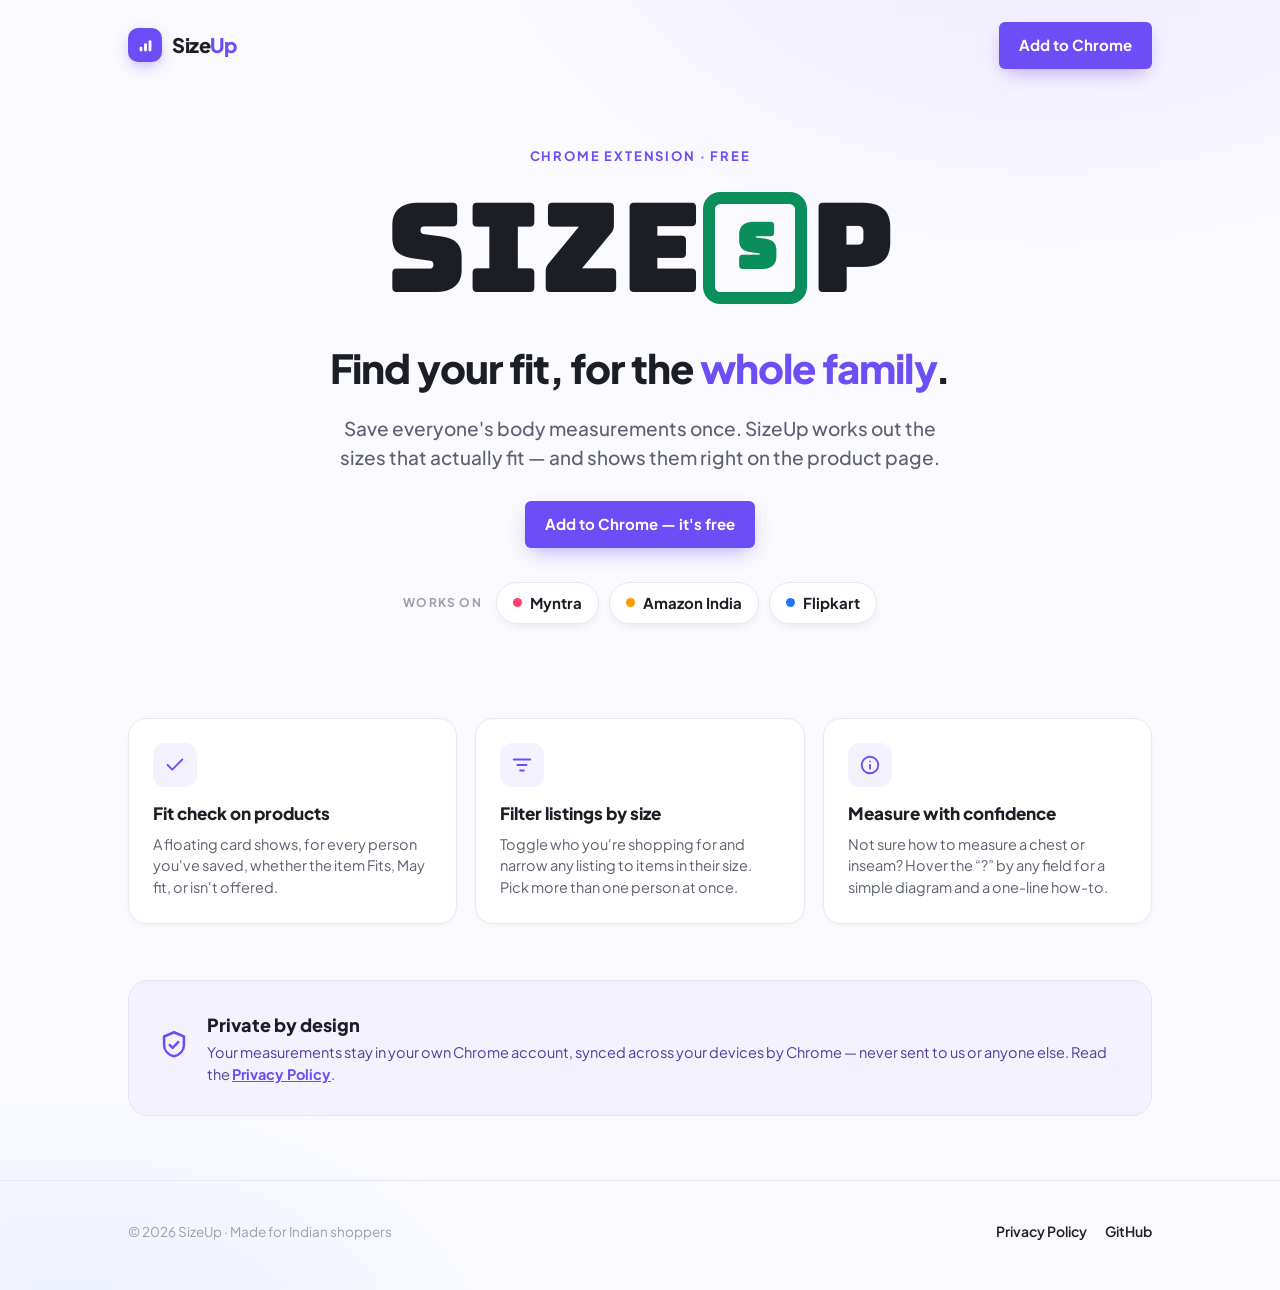
==== site/index.html @ ca7fd100 "Add landing site + privacy policy (GitHub Pages) Static site under site/ (excluded from the extensio" ====
<!DOCTYPE html>
<html lang="en">
<head>
<meta charset="utf-8">
<meta name="viewport" content="width=device-width, initial-scale=1">
<title>SizeUp — Find your fit on Myntra, Amazon India & Flipkart</title>
<meta name="description" content="Save your family's measurements once. SizeUp shows which sizes actually fit on Myntra, Amazon India & Flipkart — right on the product page.">
<link rel="icon" href="assets/icon.png">
<meta property="og:title" content="SizeUp — Find your fit, for the whole family">
<meta property="og:description" content="Save your family's measurements once. SizeUp shows which sizes fit on Myntra, Amazon India & Flipkart.">
<meta property="og:image" content="assets/og.png">
<meta property="og:type" content="website">
<link rel="preconnect" href="https://fonts.googleapis.com">
<link rel="preconnect" href="https://fonts.gstatic.com" crossorigin>
<link href="https://fonts.googleapis.com/css2?family=Bungee&family=Plus+Jakarta+Sans:wght@400;500;600;700;800&display=swap" rel="stylesheet">
<link rel="stylesheet" href="styles.css">
</head>
<body>

<div class="wrap">
  <nav>
    <a class="logo" href="./">
      <span class="mark"><svg width="19" height="19" viewBox="0 0 16 16"><g fill="#fff"><rect x="3" y="9" width="2.4" height="4" rx="1.2"/><rect x="6.8" y="6" width="2.4" height="7" rx="1.2"/><rect x="10.6" y="3.5" width="2.4" height="9.5" rx="1.2"/></g></svg></span>
      <span class="name">Size<span>Up</span></span>
    </a>
    <a class="btn btn-primary" href="#get">Add to Chrome</a>
  </nav>

  <!-- ── Hero ── -->
  <section class="hero">
    <div class="eyebrow">Chrome extension · Free</div>

    <div class="brand" aria-label="SizeUp">
      <span>Size</span>
      <span class="ubox" aria-hidden="true">
        <span class="uwin">
          <span class="ureel">
            <span>S</span>
            <span>M</span>
            <span>L</span>
            <span>S</span>
          </span>
        </span>
      </span>
      <span>p</span>
    </div>

    <h1 class="headline">Find your fit, for the <span class="accent">whole family</span>.</h1>
    <p class="sub">Save everyone's body measurements once. SizeUp works out the sizes that actually fit — and shows them right on the product page.</p>

    <div class="cta" id="get">
      <a class="btn btn-primary" href="#">Add to Chrome — it's free</a>
    </div>

    <div class="works">
      <span class="works-label">Works on</span>
      <div class="pills">
        <span class="pill"><span class="dot" style="background:#FF3F6C"></span>Myntra</span>
        <span class="pill"><span class="dot" style="background:#FF9900"></span>Amazon India</span>
        <span class="pill"><span class="dot" style="background:#2874F0"></span>Flipkart</span>
      </div>
    </div>
  </section>

  <!-- ── Features ── -->
  <section class="features" id="how">
    <div class="grid">
      <div class="card">
        <div class="ic"><svg width="22" height="22" viewBox="0 0 24 24" fill="none" stroke="#6C4DF6" stroke-width="2" stroke-linecap="round" stroke-linejoin="round"><path d="M20 6 9 17l-5-5"/></svg></div>
        <h3>Fit check on products</h3>
        <p>A floating card shows, for every person you've saved, whether the item Fits, May fit, or isn't offered.</p>
      </div>
      <div class="card">
        <div class="ic"><svg width="22" height="22" viewBox="0 0 24 24" fill="none" stroke="#6C4DF6" stroke-width="2" stroke-linecap="round" stroke-linejoin="round"><path d="M3 6h18M7 12h10M10 18h4"/></svg></div>
        <h3>Filter listings by size</h3>
        <p>Toggle who you're shopping for and narrow any listing to items in their size. Pick more than one person at once.</p>
      </div>
      <div class="card">
        <div class="ic"><svg width="22" height="22" viewBox="0 0 24 24" fill="none" stroke="#6C4DF6" stroke-width="2" stroke-linecap="round" stroke-linejoin="round"><circle cx="12" cy="12" r="9"/><path d="M12 16v-4M12 8h.01"/></svg></div>
        <h3>Measure with confidence</h3>
        <p>Not sure how to measure a chest or inseam? Hover the “?” by any field for a simple diagram and a one-line how-to.</p>
      </div>
    </div>

    <div class="privacy-strip">
      <span class="ic"><svg width="34" height="34" viewBox="0 0 24 24" fill="none" stroke="#6C4DF6" stroke-width="1.8" stroke-linecap="round" stroke-linejoin="round"><path d="M12 3l7 3v6c0 4-3 7-7 8-4-1-7-4-7-8V6Z"/><path d="M9 12l2 2 4-4"/></svg></span>
      <div>
        <h3>Private by design</h3>
        <p>Your measurements stay in your own Chrome account, synced across your devices by Chrome — never sent to us or anyone else. Read the <a href="privacy-policy/">Privacy Policy</a>.</p>
      </div>
    </div>
  </section>
</div>

<footer>
  <div class="wrap foot-row">
    <span class="muted">© 2026 SizeUp · Made for Indian shoppers</span>
    <div class="foot-links">
      <a href="privacy-policy/">Privacy Policy</a>
      <a href="https://github.com/maskmanlucifer/sizeup">GitHub</a>
    </div>
  </div>
</footer>

</body>
</html>
---- site/styles.css ----
:root {
  --boxy-fallback: 'Plus Jakarta Sans', -apple-system, system-ui, sans-serif;
  --accent: #6C4DF6;
  --accent-dark: #5B3DE0;
  --accent-soft: #F4F2FE;
  --ink: #1C1E26;
  --secondary: #5B6170;
  --muted: #9AA0AD;
  --border: #E7E9EF;
  --canvas: #FBFAFF;
  --green: #0A8F5C;
  --amber: #B5710A;
  --red: #D94A4A;
  --maxw: 1080px;
}

* { margin: 0; padding: 0; box-sizing: border-box; }

html { scroll-behavior: smooth; }

body {
  font-family: 'Plus Jakarta Sans', -apple-system, BlinkMacSystemFont, 'Segoe UI', system-ui, sans-serif;
  color: var(--ink);
  background:
    radial-gradient(1100px 720px at 82% -10%, #EFEBFF 0%, rgba(239,235,255,0) 58%),
    radial-gradient(900px 620px at 6% 108%, #EAF0FF 0%, rgba(234,240,255,0) 55%),
    var(--canvas);
  -webkit-font-smoothing: antialiased;
  line-height: 1.5;
  min-height: 100vh;
}

a { color: inherit; text-decoration: none; }

.wrap { max-width: var(--maxw); margin: 0 auto; padding: 0 28px; }

/* ── Nav ─────────────────────────────────────────────── */
nav {
  display: flex; align-items: center; justify-content: space-between;
  padding: 22px 0;
}
.logo { display: flex; align-items: center; gap: 10px; }
.logo .mark {
  width: 34px; height: 34px; border-radius: 10px; background: var(--accent);
  display: flex; align-items: center; justify-content: center; flex-shrink: 0;
  box-shadow: 0 6px 16px -4px rgba(108,77,246,.5);
}
.logo .name { font-size: 20px; font-weight: 800; letter-spacing: -.02em; }
.logo .name span { color: var(--accent); }

.btn {
  display: inline-flex; align-items: center; justify-content: center; gap: 8px;
  font-family: inherit; font-weight: 700; font-size: 15px; cursor: pointer;
  border-radius: 6px; padding: 12px 20px; border: none; transition: .14s;
}
.btn-primary { background: var(--accent); color: #fff; box-shadow: 0 8px 20px -6px rgba(108,77,246,.5); }
.btn-primary:hover { background: var(--accent-dark); transform: translateY(-1px); }
.btn-ghost { background: #fff; color: var(--ink); border: 1px solid var(--border); }
.btn-ghost:hover { background: #fff; border-color: #d6d9e2; }

/* ── Hero ────────────────────────────────────────────── */
.hero { text-align: center; padding: 56px 0 30px; }
.eyebrow {
  font-size: 13px; font-weight: 700; letter-spacing: .14em; text-transform: uppercase;
  color: var(--accent); margin-bottom: 26px;
}

/* Animated wordmark: Size + [box reel] + p */
.brand {
  font-family: 'Bungee', var(--boxy-fallback);
  font-size: clamp(54px, 11vw, 124px); letter-spacing: -.01em;
  text-transform: uppercase; line-height: .9;
  display: inline-flex; align-items: center; justify-content: center;
}
.ubox {
  display: inline-flex; align-items: center; justify-content: center;
  border: .1em solid var(--green); color: var(--green);
  border-radius: .14em; margin: 0 .02em;
  vertical-align: -.06em;
  animation: fit 5.2s infinite;
}
.uwin { width: 1.3em; height: 1.42em; overflow: hidden; font-size: .5em; }
.ureel {
  display: flex; flex-direction: column;
  animation: reel 5.2s infinite cubic-bezier(.7,0,.2,1);
}
.ureel span {
  height: 1.42em; display: flex; align-items: center; justify-content: center;
  font-weight: 800; color: currentColor;
}

@keyframes reel {
  0%, 18%   { transform: translateY(0); }        /* S */
  25%, 43%  { transform: translateY(-1.42em); }  /* M */
  50%, 68%  { transform: translateY(-2.84em); }  /* L */
  75%, 100% { transform: translateY(-4.26em); }  /* S (loop seam) */
}
@keyframes fit {
  0%, 18%   { color: var(--green); border-radius: .14em; }  /* S — fits */
  25%, 43%  { color: var(--amber); border-radius: .32em; }  /* M — may fit */
  50%, 68%  { color: var(--red);   border-radius: .46em; }  /* L — snug */
  75%, 100% { color: var(--green); border-radius: .14em; }  /* back to S */
}
@media (prefers-reduced-motion: reduce) {
  .ureel { animation: none; }
  .ubox  { animation: none; color: var(--accent); }
}

.headline { font-size: clamp(26px, 4vw, 40px); font-weight: 800; letter-spacing: -.02em; margin-top: 34px; }
.headline .accent { color: var(--accent); }
.sub {
  font-size: clamp(16px, 2vw, 19px); color: var(--secondary); font-weight: 500;
  max-width: 620px; margin: 16px auto 0;
}
.cta { display: flex; gap: 12px; justify-content: center; flex-wrap: wrap; margin-top: 30px; }

/* supported platforms */
.works { margin-top: 34px; display: flex; align-items: center; justify-content: center; gap: 14px; flex-wrap: wrap; }
.works-label { font-size: 12px; font-weight: 700; letter-spacing: .1em; text-transform: uppercase; color: var(--muted); }
.pills { display: flex; gap: 10px; flex-wrap: wrap; justify-content: center; }
.pill {
  display: inline-flex; align-items: center; gap: 8px; background: #fff;
  border: 1px solid var(--border); border-radius: 999px; padding: 9px 16px;
  font-size: 15px; font-weight: 700; box-shadow: 0 5px 14px -8px rgba(28,28,55,.2);
}
.dot { width: 9px; height: 9px; border-radius: 999px; }

/* ── Features ────────────────────────────────────────── */
.features { padding: 64px 0 24px; }
.grid { display: grid; grid-template-columns: repeat(3, 1fr); gap: 18px; }
.card {
  background: #fff; border: 1px solid var(--border); border-radius: 18px; padding: 24px;
  box-shadow: 0 2px 8px -3px rgba(28,28,55,.06);
}
.card .ic {
  width: 44px; height: 44px; border-radius: 12px; background: var(--accent-soft);
  display: flex; align-items: center; justify-content: center; margin-bottom: 14px;
}
.card h3 { font-size: 17px; font-weight: 800; }
.card p { font-size: 14.5px; color: var(--secondary); margin-top: 7px; }

/* ── Privacy strip ───────────────────────────────────── */
.privacy-strip {
  margin: 56px 0 0; background: var(--accent-soft); border: 1px solid #E7E1FC;
  border-radius: 20px; padding: 30px 28px; display: flex; align-items: center; gap: 16px;
}
.privacy-strip .ic { flex-shrink: 0; }
.privacy-strip h3 { font-size: 18px; font-weight: 800; }
.privacy-strip p { font-size: 14.5px; color: #4B3FA0; margin-top: 4px; }
.privacy-strip a { color: var(--accent); font-weight: 700; text-decoration: underline; }

/* ── Footer ──────────────────────────────────────────── */
footer { padding: 40px 0 48px; margin-top: 40px; border-top: 1px solid var(--border); }
.foot-row { display: flex; align-items: center; justify-content: space-between; flex-wrap: wrap; gap: 12px; }
.foot-row .muted { color: var(--muted); font-size: 13.5px; }
.foot-links { display: flex; gap: 18px; font-size: 14px; font-weight: 600; }
.foot-links a:hover { color: var(--accent); }

/* ── Policy page ─────────────────────────────────────── */
.doc { max-width: 760px; margin: 0 auto; padding: 24px 28px 80px; }
.doc h1 { font-size: 34px; font-weight: 800; letter-spacing: -.02em; }
.doc .updated { color: var(--muted); font-size: 14px; margin-top: 6px; }
.doc h2 { font-size: 19px; font-weight: 800; margin-top: 34px; }
.doc p, .doc li { font-size: 15.5px; color: var(--secondary); margin-top: 10px; }
.doc ul { margin-top: 10px; padding-left: 22px; }
.doc li { margin-top: 6px; }
.doc strong { color: var(--ink); }
.doc a { color: var(--accent); text-decoration: underline; }
.back { display: inline-flex; align-items: center; gap: 7px; font-weight: 700; color: var(--accent); margin-bottom: 22px; }

@media (max-width: 760px) {
  .grid { grid-template-columns: 1fr; }
  .privacy-strip { flex-direction: column; text-align: center; }
  nav .btn { display: none; }
}
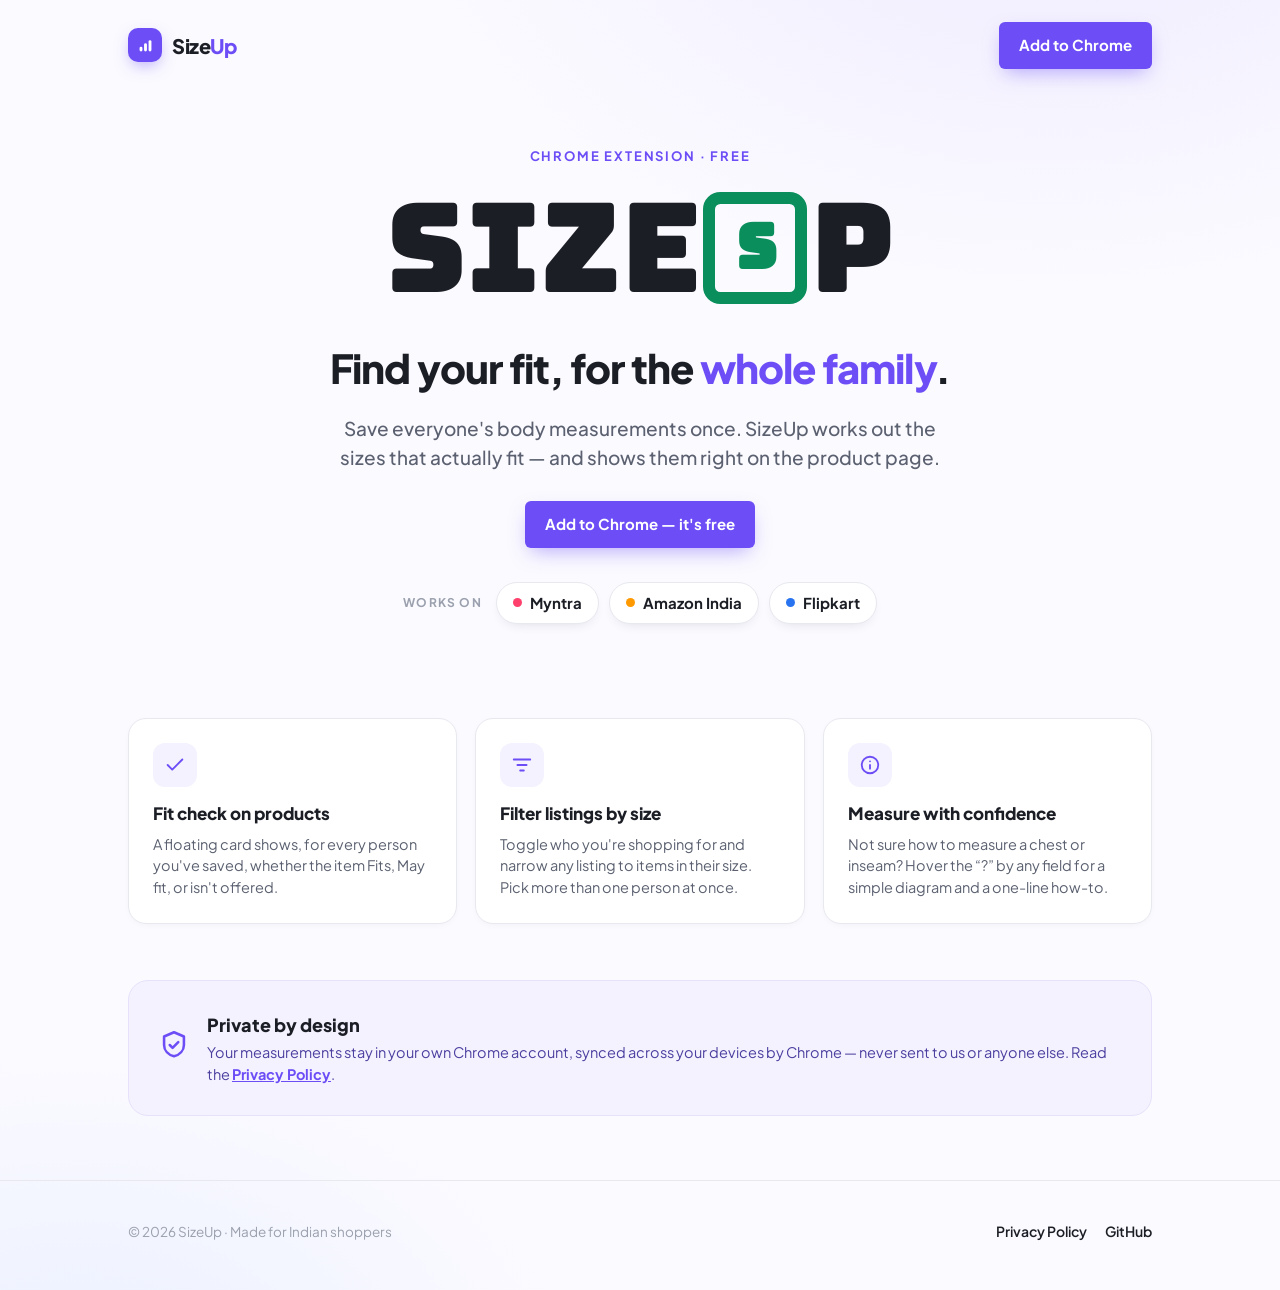
==== commit e8d1d7da: "Wire Add to Chrome buttons to the live store listing" ====
--- a/site/index.html
+++ b/site/index.html
@@ -23,7 +23,7 @@
       <span class="mark"><svg width="19" height="19" viewBox="0 0 16 16"><g fill="#fff"><rect x="3" y="9" width="2.4" height="4" rx="1.2"/><rect x="6.8" y="6" width="2.4" height="7" rx="1.2"/><rect x="10.6" y="3.5" width="2.4" height="9.5" rx="1.2"/></g></svg></span>
       <span class="name">Size<span>Up</span></span>
     </a>
-    <a class="btn btn-primary" href="#get">Add to Chrome</a>
+    <a class="btn btn-primary" href="https://chromewebstore.google.com/detail/dhccpndofjkfndmjdfcfkgndlhmgnmog" target="_blank" rel="noopener">Add to Chrome</a>
   </nav>
 
   <!-- ── Hero ── -->
@@ -49,7 +49,7 @@
     <p class="sub">Save everyone's body measurements once. SizeUp works out the sizes that actually fit — and shows them right on the product page.</p>
 
     <div class="cta" id="get">
-      <a class="btn btn-primary" href="#">Add to Chrome — it's free</a>
+      <a class="btn btn-primary" href="https://chromewebstore.google.com/detail/dhccpndofjkfndmjdfcfkgndlhmgnmog" target="_blank" rel="noopener">Add to Chrome — it's free</a>
     </div>
 
     <div class="works">
--- a/site/styles.css
+++ b/site/styles.css
@@ -45,7 +45,7 @@
   display: flex; align-items: center; justify-content: center; flex-shrink: 0;
   box-shadow: 0 6px 16px -4px rgba(108,77,246,.5);
 }
-.logo .name { font-size: 20px; font-weight: 800; letter-spacing: -.02em; }
+.logo .name { font-size: 20px; font-weight: 800; letter-spacing: -.02em; line-height: 1; position: relative; top: 1px; }
 .logo .name span { color: var(--accent); }
 
 .btn {
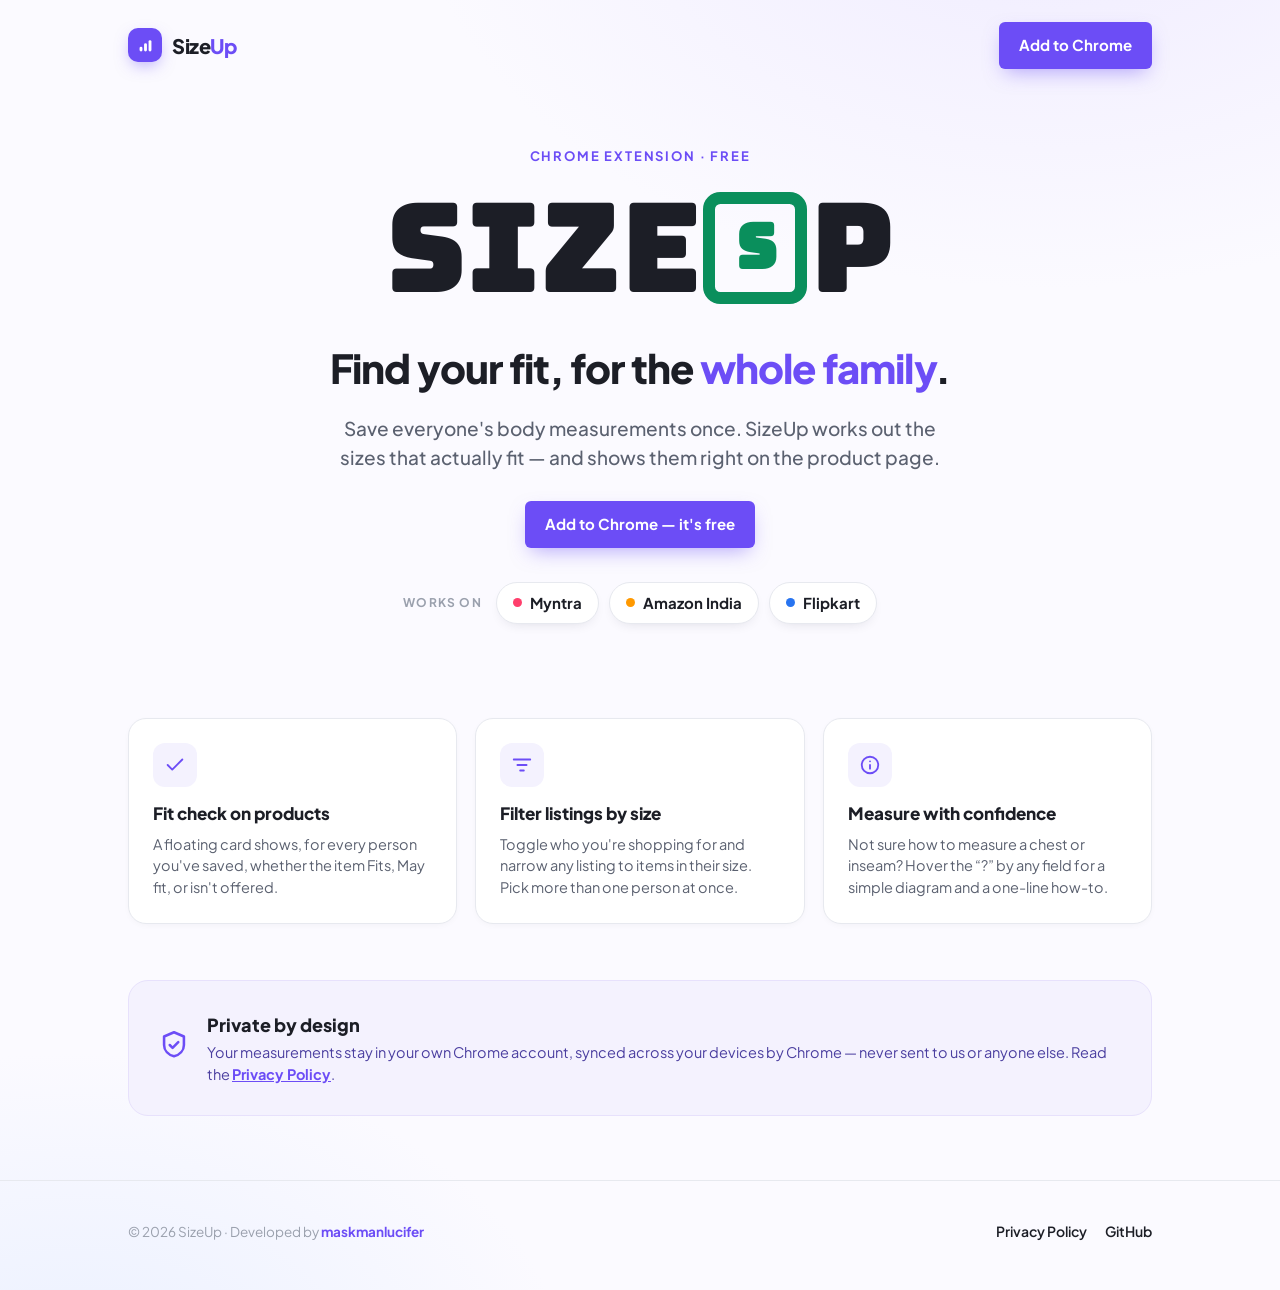
==== commit afc2e393: "Footer: add 'Developed by maskmanlucifer' credit link" ====
--- a/site/index.html
+++ b/site/index.html
@@ -94,7 +94,7 @@
 
 <footer>
   <div class="wrap foot-row">
-    <span class="muted">© 2026 SizeUp · Made for Indian shoppers</span>
+    <span class="muted">© 2026 SizeUp · Developed by <a href="https://maskmanlucifer.github.io/lucifer/" target="_blank" rel="noopener">maskmanlucifer</a></span>
     <div class="foot-links">
       <a href="privacy-policy/">Privacy Policy</a>
       <a href="https://github.com/maskmanlucifer/sizeup">GitHub</a>
--- a/site/styles.css
+++ b/site/styles.css
@@ -153,6 +153,8 @@
 footer { padding: 40px 0 48px; margin-top: 40px; border-top: 1px solid var(--border); }
 .foot-row { display: flex; align-items: center; justify-content: space-between; flex-wrap: wrap; gap: 12px; }
 .foot-row .muted { color: var(--muted); font-size: 13.5px; }
+.foot-row .muted a { color: var(--accent); font-weight: 700; }
+.foot-row .muted a:hover { text-decoration: underline; }
 .foot-links { display: flex; gap: 18px; font-size: 14px; font-weight: 600; }
 .foot-links a:hover { color: var(--accent); }
 
